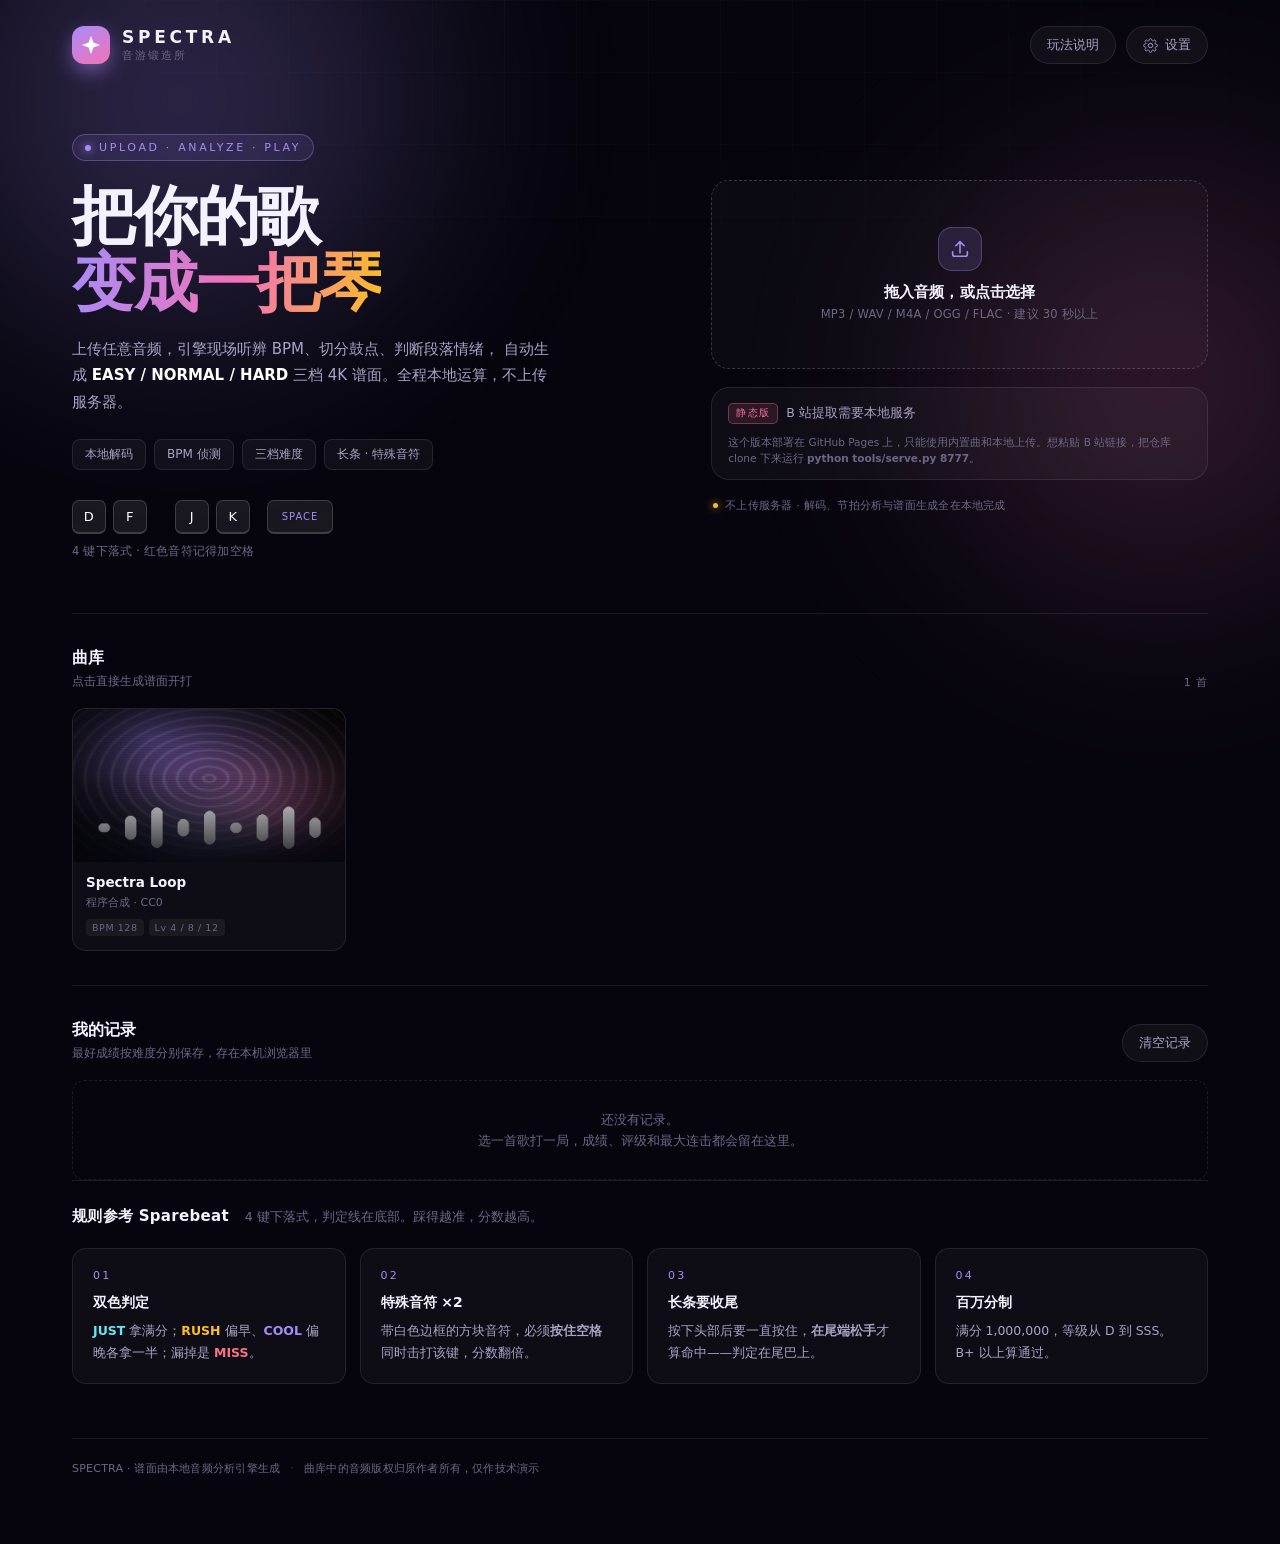
==== index.html @ a96ded14 "feat: SPECTRA 音游 - 音频/上传/B站链接自动生成 4K 谱面 - 4 键下落式（参考 Sparebeat）：JUST/RUSH/COOL/MISS、百万分制、SSS~D 评级 - 谱" ====
<!DOCTYPE html>
<html lang="zh-CN">
<head>
<meta charset="UTF-8">
<meta name="viewport" content="width=device-width, initial-scale=1, viewport-fit=cover">
<title>SPECTRA · 把你的歌变成音游</title>
<meta name="description" content="上传任意 MP3，自动分析节拍并生成 EASY / NORMAL / HARD 三档 4K 音游谱面，浏览器直接开打。">
<link rel="stylesheet" href="css/style.css">
<link rel="icon" href="data:image/svg+xml,%3Csvg xmlns='http://www.w3.org/2000/svg' viewBox='0 0 24 24'%3E%3Cpath d='M12 1.5 14.8 9.2 22.5 12 14.8 14.8 12 22.5 9.2 14.8 1.5 12 9.2 9.2Z' fill='%23a78bfa'/%3E%3C/svg%3E">
</head>
<body data-theme="sunset">

<div class="bg-deco" aria-hidden="true">
  <div class="glow g1"></div>
  <div class="glow g2"></div>
  <div class="grid"></div>
</div>

<div class="app" id="app">

  <header class="topbar">
    <a class="brand" href="#" id="brand-home">
      <span class="brand-mark">
        <svg viewBox="0 0 24 24" width="22" height="22" aria-hidden="true">
          <path d="M12 2 L14.6 9.4 L22 12 L14.6 14.6 L12 22 L9.4 14.6 L2 12 L9.4 9.4 Z" fill="currentColor"/>
        </svg>
      </span>
      <span class="brand-text">
        <b>SPECTRA</b>
        <i>音游锻造所</i>
      </span>
    </a>
    <nav class="top-actions">
      <button class="ghost-btn" id="btn-help">玩法说明</button>
      <button class="ghost-btn" id="btn-settings">
        <svg viewBox="0 0 24 24" width="15" height="15" aria-hidden="true"><path d="M12 15.5A3.5 3.5 0 1 1 12 8.5a3.5 3.5 0 0 1 0 7Z" fill="none" stroke="currentColor" stroke-width="1.6"/><path d="M19.4 15a1.7 1.7 0 0 0 .3 1.9l.1.1a2 2 0 1 1-2.8 2.8l-.1-.1a1.7 1.7 0 0 0-1.9-.3 1.7 1.7 0 0 0-1 1.5V21a2 2 0 1 1-4 0v-.1a1.7 1.7 0 0 0-1.1-1.5 1.7 1.7 0 0 0-1.9.3l-.1.1a2 2 0 1 1-2.8-2.8l.1-.1a1.7 1.7 0 0 0 .3-1.9 1.7 1.7 0 0 0-1.5-1H3a2 2 0 1 1 0-4h.1A1.7 1.7 0 0 0 4.6 9a1.7 1.7 0 0 0-.3-1.9l-.1-.1a2 2 0 1 1 2.8-2.8l.1.1a1.7 1.7 0 0 0 1.9.3H9a1.7 1.7 0 0 0 1-1.5V3a2 2 0 1 1 4 0v.1a1.7 1.7 0 0 0 1 1.5 1.7 1.7 0 0 0 1.9-.3l.1-.1a2 2 0 1 1 2.8 2.8l-.1.1a1.7 1.7 0 0 0-.3 1.9V9a1.7 1.7 0 0 0 1.5 1H21a2 2 0 1 1 0 4h-.1a1.7 1.7 0 0 0-1.5 1Z" fill="none" stroke="currentColor" stroke-width="1.4"/></svg>
        设置
      </button>
    </nav>
  </header>

  <!-- ================= HOME ================= -->
  <section class="screen active" id="screen-home">
    <div class="hero">
      <div class="hero-copy">
        <div class="eyebrow"><span class="dot"></span>UPLOAD · ANALYZE · PLAY</div>
        <h1>把你的歌<br><em>变成一把琴</em></h1>
        <p class="lede">
          上传任意音频，引擎现场听辨 BPM、切分鼓点、判断段落情绪，
          自动生成 <b>EASY / NORMAL / HARD</b> 三档 4K 谱面。全程本地运算，不上传服务器。
        </p>
        <div class="chips">
          <span class="chip">本地解码</span>
          <span class="chip">BPM 侦测</span>
          <span class="chip">三档难度</span>
          <span class="chip">长条 · 特殊音符</span>
        </div>
        <div class="hero-keys">
          <div class="key-row">
            <kbd data-keycap="0">D</kbd><kbd data-keycap="1">F</kbd>
            <span class="key-gap"></span>
            <kbd data-keycap="2">J</kbd><kbd data-keycap="3">K</kbd>
            <kbd class="wide" data-keycap="space">SPACE</kbd>
          </div>
          <span class="key-hint">4 键下落式 · 红色音符记得加空格</span>
        </div>
      </div>

      <div class="hero-side">
        <div class="dropzone" id="dropzone" tabindex="0" role="button" aria-label="选择音频文件">
          <input type="file" id="file-input" accept="audio/*,.mp3,.wav,.m4a,.ogg,.flac,.aac" hidden>
          <div class="dz-glow"></div>
          <div class="dz-inner">
            <div class="dz-icon">
              <svg viewBox="0 0 24 24" width="22" height="22" aria-hidden="true"><path d="M12 16V4m0 0L7.5 8.5M12 4l4.5 4.5M4 15v3a2 2 0 0 0 2 2h12a2 2 0 0 0 2-2v-3" fill="none" stroke="currentColor" stroke-width="1.7" stroke-linecap="round" stroke-linejoin="round"/></svg>
            </div>
            <div class="dz-title">拖入音频，或点击选择</div>
            <div class="dz-sub">MP3 / WAV / M4A / OGG / FLAC · 建议 30 秒以上</div>
          </div>
        </div>

        <div class="bili-box" id="bili-box">
          <div class="bili-head">
            <span class="bili-badge">B 站</span>
            <span>粘贴视频链接，自动提取音轨</span>
          </div>
          <div class="bili-row">
            <input id="bili-url" type="text" placeholder="https://www.bilibili.com/video/BV…" autocomplete="off" spellcheck="false">
            <button id="bili-go">提取</button>
          </div>
          <div class="bili-tip" id="bili-tip"><span class="api-dot" id="api-dot"></span>支持完整链接 / BV 号 / b23.tv 短链，音轨会缓存到本地</div>
        </div>

        <div class="hero-note">不上传服务器 · 解码、节拍分析与谱面生成全在本地完成</div>
      </div>
    </div>

    <section class="library">
      <div class="sec-head">
        <div>
          <h2>曲库</h2>
          <p>点击直接生成谱面开打</p>
        </div>
        <span class="sec-hint" id="lib-count"></span>
      </div>
      <div class="song-grid" id="song-grid"></div>
    </section>

    <section class="records">
      <div class="sec-head">
        <div>
          <h2>我的记录</h2>
          <p>最好成绩按难度分别保存，存在本机浏览器里</p>
        </div>
        <button class="ghost-btn" id="btn-clear-records">清空记录</button>
      </div>
      <div class="record-list" id="record-list"></div>
    </section>

    <div class="howto">
      <div class="howto-head">
        <h2>规则参考 Sparebeat</h2>
        <p>4 键下落式，判定线在底部。踩得越准，分数越高。</p>
      </div>
      <div class="howto-grid">
        <article class="howto-card">
          <div class="hc-index">01</div>
          <h3>双色判定</h3>
          <p><b class="t-just">JUST</b> 拿满分；<b class="t-rush">RUSH</b> 偏早、<b class="t-cool">COOL</b> 偏晚各拿一半；漏掉是 <b class="t-miss">MISS</b>。</p>
        </article>
        <article class="howto-card">
          <div class="hc-index">02</div>
          <h3>特殊音符 ×2</h3>
          <p>带白色边框的方块音符，必须<b>按住空格</b>同时击打该键，分数翻倍。</p>
        </article>
        <article class="howto-card">
          <div class="hc-index">03</div>
          <h3>长条要收尾</h3>
          <p>按下头部后要一直按住，<b>在尾端松手</b>才算命中——判定在尾巴上。</p>
        </article>
        <article class="howto-card">
          <div class="hc-index">04</div>
          <h3>百万分制</h3>
          <p>满分 1,000,000，等级从 D 到 SSS。B+ 以上算通过。</p>
        </article>
      </div>
    </div>

    <footer class="site-footer">
      <span>SPECTRA · 谱面由本地音频分析引擎生成</span>
      <span class="foot-dot">·</span>
      <span>曲库中的音频版权归原作者所有，仅作技术演示</span>
    </footer>
  </section>

  <!-- ================= READY ================= -->
  <section class="screen" id="screen-ready">
    <div class="cover-blur" id="ready-blur"></div>
    <div class="ready-wrap">
      <button class="back-btn" id="btn-ready-back">
        <svg viewBox="0 0 24 24" width="16" height="16" aria-hidden="true"><path d="M15 5l-7 7 7 7" fill="none" stroke="currentColor" stroke-width="1.8" stroke-linecap="round" stroke-linejoin="round"/></svg>
        换一首
      </button>

      <div class="ready-main">
        <div class="ready-left">
          <div class="ready-cover">
            <img id="ready-cover" src="assets/demo/cover.jpg" alt="">
            <div class="ready-cover-shade"></div>
            <div class="ready-scan"></div>
          </div>
          <div class="ready-info">
            <div class="ready-badge" id="ready-source">本地音频</div>
            <h2 id="ready-title">—</h2>
            <p class="ready-artist" id="ready-artist">—</p>
            <div class="ready-meta" id="ready-meta"></div>
          </div>
        </div>

        <div class="ready-right">
          <div class="panel-title">选择难度</div>
          <div class="diff-list" id="diff-list"></div>

          <div class="opt-block">
            <div class="opt-row">
              <label for="opt-speed">下落速度</label>
              <span class="opt-val" id="val-speed">1.60×</span>
            </div>
            <input type="range" id="opt-speed" min="0.8" max="3" step="0.05" value="1.6">
            <div class="opt-tip">只改音符下落快慢，<b>不改音乐速度与音高</b>。游戏中按 <b>-</b> / <b>=</b> 也能实时调。</div>
          </div>

          <div class="opt-block">
            <div class="opt-row">
              <label for="opt-offset">判定偏移</label>
              <span class="opt-val" id="val-offset">0 ms</span>
            </div>
            <input type="range" id="opt-offset" min="-200" max="200" step="5" value="0">
            <div class="opt-tip">觉得音符总是偏早/偏晚时微调这里（或调系统音频延迟）</div>
          </div>

          <div class="toggles">
            <button class="toggle" id="opt-mirror" data-on="false">镜像</button>
            <button class="toggle" id="opt-bind" data-on="false">空打惩罚</button>
            <button class="toggle" id="opt-auto" data-on="false">自动演示</button>
          </div>

          <button class="start-btn" id="btn-start">
            <span class="start-label">开始</span>
            <span class="start-sub" id="start-sub">NORMAL · Lv.7</span>
          </button>
        </div>
      </div>
    </div>
  </section>

  <!-- ================= PLAY ================= -->
  <section class="screen" id="screen-play">
    <canvas id="game-canvas"></canvas>
    <div class="play-ui">
      <div class="play-top">
        <div class="play-song">
          <div class="ps-title" id="hud-title">—</div>
          <div class="ps-sub" id="hud-diff">—</div>
        </div>
        <div class="play-right">
          <div class="play-score">
            <div class="ps-score" id="hud-score">0000000</div>
            <div class="ps-acc"><span id="hud-acc">100.00%</span> · <span id="hud-combo-txt">COMBO 0</span></div>
          </div>
          <button class="pause-btn" id="btn-pause" aria-label="暂停">
            <svg viewBox="0 0 24 24" width="18" height="18" aria-hidden="true"><path d="M9 5v14M15 5v14" stroke="currentColor" stroke-width="2.4" stroke-linecap="round"/></svg>
          </button>
        </div>
      </div>
      <div class="play-progress"><div class="pp-bar" id="hud-progress"></div></div>

      <div class="play-side left">
        <div class="ps-line"><span class="t-just">JUST</span><b id="hud-just">0</b></div>
        <div class="ps-line"><span class="t-rush">RUSH</span><b id="hud-rush">0</b></div>
        <div class="ps-line"><span class="t-cool">COOL</span><b id="hud-cool">0</b></div>
        <div class="ps-line"><span class="t-miss">MISS</span><b id="hud-miss">0</b></div>
      </div>
      <div class="play-side right">
        <div class="ps-time" id="hud-time">0:00 / 0:00</div>
        <div class="ps-info" id="hud-info">SPEED 1.20×</div>
      </div>

      <div class="combo-display" id="combo-display">
        <div class="combo-num" id="hud-combo">0</div>
        <div class="combo-label">COMBO</div>
      </div>
      <div class="play-tip" id="play-tip">D F J K 击打 · 空格配合红色音符 · ESC 暂停</div>
    </div>

    <div class="pause-overlay" id="pause-overlay">
      <div class="pause-card">
        <div class="pause-title">已暂停</div>
        <div class="pause-stats" id="pause-stats"></div>
        <button class="start-btn small" id="btn-resume">继续</button>
        <button class="ghost-btn wide" id="btn-restart">重新开始</button>
        <button class="ghost-btn wide" id="btn-quit">退出曲目</button>
      </div>
    </div>

    <div class="countdown" id="countdown"></div>
  </section>

  <!-- ================= RESULT ================= -->
  <section class="screen" id="screen-result">
    <div class="cover-blur" id="result-blur"></div>
    <div class="result-wrap">
      <div class="rank-side">
        <div class="rank-ring" id="rank-ring">
          <div class="rank-letter" id="res-rank">S</div>
        </div>
        <div class="rank-caption" id="res-rank-caption">CLEAR</div>
      </div>
      <div class="result-main">
        <div class="res-head">
          <div class="res-badge" id="res-newrecord">NEW RECORD</div>
          <h2 id="res-title">—</h2>
          <p id="res-diff">—</p>
        </div>
        <div class="res-score" id="res-score">0</div>
        <div class="res-grid">
          <div class="res-cell"><span class="rc-label">准确率</span><span class="rc-val" id="res-acc">0%</span></div>
          <div class="res-cell"><span class="rc-label">最大连击</span><span class="rc-val" id="res-combo">0</span></div>
          <div class="res-cell"><span class="rc-label">音符数</span><span class="rc-val" id="res-notes">0</span></div>
          <div class="res-cell"><span class="rc-label">评级</span><span class="rc-val" id="res-level">Lv.0</span></div>
        </div>
        <div class="judge-table">
          <div class="jt-row"><span class="jt-key t-just">JUST</span><span class="jt-num" id="res-just">0</span></div>
          <div class="jt-row"><span class="jt-key t-rush">RUSH</span><span class="jt-num" id="res-rush">0</span></div>
          <div class="jt-row"><span class="jt-key t-cool">COOL</span><span class="jt-num" id="res-cool">0</span></div>
          <div class="jt-row"><span class="jt-key t-miss">MISS</span><span class="jt-num" id="res-miss">0</span></div>
        </div>
        <div class="res-actions">
          <button class="start-btn small" id="btn-retry">再来一次</button>
          <button class="ghost-btn" id="btn-change">换难度</button>
          <button class="ghost-btn" id="btn-home">回到首页</button>
        </div>
      </div>
    </div>
  </section>
</div>

<!-- ================= ANALYZE OVERLAY ================= -->
<div class="overlay" id="analyze-overlay">
  <div class="an-card">
    <div class="an-bars" id="an-bars"></div>
    <div class="an-title">正在为这首歌锻造谱面</div>
    <div class="an-step" id="an-step">读取音频…</div>
    <div class="an-track"><div class="an-fill" id="an-fill"></div></div>
    <div class="an-meta" id="an-meta">本地解析，音频不会离开你的设备</div>
  </div>
</div>

<!-- ================= SETTINGS MODAL ================= -->
<div class="modal" id="settings-modal">
  <div class="modal-card">
    <div class="modal-head">
      <h3>设置</h3>
      <button class="icon-btn" id="settings-close" aria-label="关闭">✕</button>
    </div>
    <div class="modal-body">
      <div class="set-group">
        <div class="set-label">主题</div>
        <div class="theme-list" id="theme-list"></div>
      </div>
      <div class="set-group">
        <div class="set-label">按键</div>
        <div class="keymap" id="keymap"></div>
        <div class="set-hint">点击后按下新按键即可替换；特殊音符固定使用空格。</div>
      </div>
      <div class="set-group">
        <div class="set-label">音量</div>
        <div class="set-slider">
          <span>音乐</span>
          <input type="range" id="set-music" min="0" max="100" value="90">
          <span class="sv" id="set-music-v">90</span>
        </div>
        <div class="set-slider">
          <span>打击音</span>
          <input type="range" id="set-sfx" min="0" max="100" value="60">
          <span class="sv" id="set-sfx-v">60</span>
        </div>
      </div>
      <div class="set-group">
        <div class="set-label">默认选项</div>
        <div class="toggles">
          <button class="toggle" id="set-bind" data-on="false">空打惩罚（Bind 模式）</button>
        </div>
      </div>
    </div>
  </div>
</div>

<!-- ================= HELP MODAL ================= -->
<div class="modal" id="help-modal">
  <div class="modal-card">
    <div class="modal-head">
      <h3>玩法说明</h3>
      <button class="icon-btn" id="help-close" aria-label="关闭">✕</button>
    </div>
    <div class="modal-body help-body">
      <p>音符从上方落下，在到达判定线时按下对应按键。</p>
      <ul>
        <li><b>按键</b>：默认 <kbd>D</kbd> <kbd>F</kbd> <kbd>J</kbd> <kbd>K</kbd>，可在设置里改。</li>
        <li><b>菱形音符</b>：单键击打。</li>
        <li><b>白边方块</b>：特殊音符，击打时同时按住 <kbd>空格</kbd>，分数 ×2。</li>
        <li><b>长条</b>：按下头部并保持，在尾端松手；判定看松手时机。</li>
        <li><b>判定</b>：JUST ±48ms（100%），RUSH/COOL ±145ms（50%），超出即 MISS。</li>
        <li><b>分数</b>：满分 1,000,000，按音符权重平均分配。</li>
        <li><b>评级</b>：SSS 100万 / SS 95万 / S 90万 / AAA 80万 / AA 75万 / A 70万 / B+ 65万 / B 60万 / C 50万。</li>
      </ul>
      <p class="help-tip">手机 / 平板：直接点击屏幕下方四个键位区域即可。</p>
    </div>
  </div>
</div>

<div class="toast" id="toast"></div>
<div class="drag-veil" id="drag-veil"><div>松手即可导入音频</div></div>

<script type="module" src="js/app.js"></script>
</body>
</html>
---- css/style.css ----
/* =========================================================
   SPECTRA · 音游锻造所
   ========================================================= */
:root {
  --font: "Inter", "Segoe UI Variable Text", "Segoe UI", "PingFang SC",
    "Hiragino Sans GB", "Microsoft YaHei", system-ui, sans-serif;
  --display: "Bahnschrift", "DIN Alternate", "Segoe UI", "PingFang SC", system-ui, sans-serif;

  --bg: #06050d;
  --bg-soft: #0b0918;
  --text: #f4f2ff;
  --muted: #a9a3c6;
  --dim: #6d6787;
  --line: rgba(255, 255, 255, 0.09);
  --line-strong: rgba(255, 255, 255, 0.16);
  --card: rgba(255, 255, 255, 0.035);
  --card-hover: rgba(255, 255, 255, 0.06);
  --radius: 18px;
  --shadow: 0 30px 80px rgba(0, 0, 0, 0.55);

  --t-just: #67e8f9;
  --t-rush: #fbbf24;
  --t-cool: #a78bfa;
  --t-miss: #fb7185;
}

[data-theme="sunset"] { --a1: #a78bfa; --a2: #f472b6; --a3: #fbbf24; --tint: #35125c; }
[data-theme="ocean"]  { --a1: #38bdf8; --a2: #22d3ee; --a3: #818cf8; --tint: #06304d; }
[data-theme="forest"] { --a1: #34d399; --a2: #a3e635; --a3: #22d3ee; --tint: #06301f; }
[data-theme="snow"]   { --a1: #dbeafe; --a2: #93c5fd; --a3: #c7d2fe; --tint: #1d2740; }

* { box-sizing: border-box; }

html, body {
  margin: 0;
  padding: 0;
  background: var(--bg);
  color: var(--text);
  font-family: var(--font);
  -webkit-font-smoothing: antialiased;
  text-rendering: optimizeLegibility;
}

body { min-height: 100vh; overflow-x: hidden; }

button { font-family: inherit; color: inherit; cursor: pointer; }
input, button { outline: none; }
kbd {
  font-family: var(--display);
  font-size: 12px;
  padding: 4px 8px;
  border-radius: 7px;
  background: rgba(255, 255, 255, 0.08);
  border: 1px solid var(--line-strong);
  border-bottom-width: 2px;
  color: #fff;
  letter-spacing: 0.05em;
}

/* ---------------- 背景装饰 ---------------- */
.bg-deco { position: fixed; inset: 0; z-index: 0; pointer-events: none; overflow: hidden; }
.glow {
  position: absolute;
  border-radius: 50%;
  filter: blur(90px);
  opacity: 0.55;
}
.g1 {
  width: 720px; height: 720px;
  left: -180px; top: -260px;
  background: radial-gradient(circle, var(--a1) 0%, transparent 68%);
  opacity: 0.32;
}
.g2 {
  width: 680px; height: 680px;
  right: -220px; top: 40px;
  background: radial-gradient(circle, var(--a2) 0%, transparent 68%);
  opacity: 0.22;
}
.grid {
  position: absolute;
  inset: 0;
  background-image:
    linear-gradient(to right, rgba(255, 255, 255, 0.045) 1px, transparent 1px),
    linear-gradient(to bottom, rgba(255, 255, 255, 0.045) 1px, transparent 1px);
  background-size: 72px 72px;
  mask-image: radial-gradient(ellipse 80% 60% at 50% 0%, #000 0%, transparent 72%);
  -webkit-mask-image: radial-gradient(ellipse 80% 60% at 50% 0%, #000 0%, transparent 72%);
  opacity: 0.6;
}

/* ---------------- 布局 ---------------- */
.app {
  position: relative;
  z-index: 1;
  max-width: 1200px;
  margin: 0 auto;
  padding: 0 32px 68px;
}

.screen { display: none; }
.screen.active { display: block; animation: screenIn 0.45s cubic-bezier(0.22, 1, 0.36, 1); }
@keyframes screenIn {
  from { opacity: 0; transform: translateY(14px); }
  to { opacity: 1; transform: none; }
}

/* ---------------- 顶栏 ---------------- */
.topbar {
  display: flex;
  align-items: center;
  justify-content: space-between;
  padding: 26px 0 8px;
}
.brand {
  display: flex;
  align-items: center;
  gap: 12px;
  text-decoration: none;
  color: inherit;
}
.brand-mark {
  width: 38px; height: 38px;
  display: grid;
  place-items: center;
  border-radius: 12px;
  color: #fff;
  background: linear-gradient(150deg, var(--a1), var(--a2));
  box-shadow: 0 8px 24px -6px var(--a1);
}
.brand-text { display: flex; flex-direction: column; line-height: 1.1; }
.brand-text b {
  font-family: var(--display);
  font-size: 17px;
  letter-spacing: 0.22em;
  font-weight: 700;
}
.brand-text i { font-style: normal; font-size: 11px; color: var(--dim); letter-spacing: 0.18em; margin-top: 3px; }

.top-actions { display: flex; gap: 10px; }
.ghost-btn {
  display: inline-flex;
  align-items: center;
  gap: 7px;
  padding: 9px 16px;
  font-size: 13px;
  border-radius: 999px;
  background: rgba(255, 255, 255, 0.045);
  border: 1px solid var(--line);
  color: var(--muted);
  transition: 0.2s;
}
.ghost-btn:hover { background: rgba(255, 255, 255, 0.1); color: #fff; border-color: var(--line-strong); }
.ghost-btn.wide { width: 100%; justify-content: center; padding: 12px; }

/* ---------------- 首页 Hero ---------------- */
.hero {
  display: grid;
  grid-template-columns: 1.08fr 0.92fr;
  gap: 56px;
  align-items: center;
  padding: 62px 0 54px;
}
.eyebrow {
  display: inline-flex;
  align-items: center;
  gap: 8px;
  font-family: var(--display);
  font-size: 11px;
  letter-spacing: 0.24em;
  color: var(--a1);
  padding: 6px 12px;
  border-radius: 999px;
  border: 1px solid color-mix(in srgb, var(--a1) 35%, transparent);
  background: color-mix(in srgb, var(--a1) 10%, transparent);
}
.eyebrow .dot {
  width: 6px; height: 6px; border-radius: 50%;
  background: var(--a1);
  box-shadow: 0 0 10px var(--a1);
  animation: pulseDot 1.8s infinite;
}
@keyframes pulseDot { 0%, 100% { opacity: 1; } 50% { opacity: 0.25; } }

.hero h1 {
  font-size: clamp(40px, 5vw, 64px);
  line-height: 1.04;
  letter-spacing: -0.035em;
  font-weight: 700;
  margin: 22px 0 20px;
}
.hero h1 em {
  font-style: normal;
  background: linear-gradient(100deg, var(--a1) 0%, var(--a2) 55%, var(--a3) 100%);
  -webkit-background-clip: text;
  background-clip: text;
  color: transparent;
}
.lede {
  font-size: 15px;
  line-height: 1.75;
  color: var(--muted);
  max-width: 480px;
  margin: 0 0 24px;
}
.lede b { color: #fff; font-weight: 600; }

.chips { display: flex; flex-wrap: wrap; gap: 8px; margin-bottom: 30px; }
.chip {
  font-size: 12px;
  color: var(--muted);
  padding: 6px 12px;
  border-radius: 8px;
  background: rgba(255, 255, 255, 0.045);
  border: 1px solid var(--line);
}

.hero-keys { display: flex; flex-direction: column; gap: 10px; }
.key-row { display: flex; align-items: center; gap: 7px; }
.key-row kbd { min-width: 34px; height: 34px; display: grid; place-items: center; font-size: 13px; }
.key-row kbd.wide { min-width: 66px; font-size: 10px; letter-spacing: 0.1em; margin-left: 10px; color: var(--a1); }
.key-gap { width: 14px; }
.key-hint { font-size: 11.5px; color: var(--dim); letter-spacing: 0.02em; }

/* 拖拽区 */
.hero-side { display: flex; flex-direction: column; gap: 18px; }
.hero-note {
  font-size: 11px;
  color: var(--dim);
  letter-spacing: 0.02em;
  display: flex;
  align-items: center;
  gap: 7px;
  padding-left: 2px;
}
.hero-note::before {
  content: "";
  width: 5px; height: 5px; border-radius: 50%;
  background: var(--a3);
  box-shadow: 0 0 8px var(--a3);
}
.dropzone {
  position: relative;
  border-radius: var(--radius);
  border: 1.5px dashed rgba(255, 255, 255, 0.18);
  background: rgba(255, 255, 255, 0.022);
  padding: 46px 24px;
  text-align: center;
  cursor: pointer;
  overflow: hidden;
  transition: 0.25s;
}
.dropzone:hover, .dropzone.hot {
  border-color: color-mix(in srgb, var(--a1) 70%, transparent);
  background: color-mix(in srgb, var(--a1) 8%, transparent);
}
.dropzone.hot { transform: scale(1.012); }
.dz-glow {
  position: absolute;
  inset: -40%;
  background: radial-gradient(circle at 50% 50%, color-mix(in srgb, var(--a1) 26%, transparent), transparent 60%);
  opacity: 0;
  transition: 0.4s;
  pointer-events: none;
}
.dropzone:hover .dz-glow, .dropzone.hot .dz-glow { opacity: 1; }
.dz-inner { position: relative; }
.dz-icon {
  width: 44px; height: 44px;
  margin: 0 auto 12px;
  display: grid;
  place-items: center;
  border-radius: 14px;
  color: var(--a1);
  background: color-mix(in srgb, var(--a1) 14%, transparent);
  border: 1px solid color-mix(in srgb, var(--a1) 30%, transparent);
}
.dz-title { font-size: 15px; font-weight: 600; letter-spacing: 0.01em; }
.dz-sub { font-size: 11.5px; color: var(--dim); margin-top: 5px; letter-spacing: 0.02em; }

/* 演示曲卡片 */
.song-card {
  display: flex;
  gap: 15px;
  align-items: center;
  padding: 13px;
  border-radius: var(--radius);
  background: var(--card);
  border: 1px solid var(--line);
  cursor: pointer;
  transition: 0.25s;
  position: relative;
  overflow: hidden;
}
.song-card:hover {
  background: var(--card-hover);
  border-color: color-mix(in srgb, var(--a2) 45%, transparent);
  transform: translateY(-2px);
  box-shadow: 0 18px 40px -20px color-mix(in srgb, var(--a2) 70%, transparent);
}
.song-cover-wrap { position: relative; flex: 0 0 108px; height: 108px; border-radius: 12px; overflow: hidden; }
.song-cover { width: 100%; height: 100%; object-fit: cover; display: block; }
.song-play {
  position: absolute;
  inset: 0;
  display: grid;
  place-items: center;
  background: rgba(5, 4, 12, 0.42);
  color: #fff;
  opacity: 0;
  transition: 0.25s;
}
.song-card:hover .song-play { opacity: 1; }
.song-meta { min-width: 0; }
.song-badge {
  display: inline-block;
  font-size: 9.5px;
  letter-spacing: 0.12em;
  color: var(--a2);
  border: 1px solid color-mix(in srgb, var(--a2) 35%, transparent);
  background: color-mix(in srgb, var(--a2) 10%, transparent);
  padding: 3px 7px;
  border-radius: 5px;
  margin-bottom: 7px;
}
.song-title { font-size: 16px; font-weight: 600; letter-spacing: -0.01em; }
.song-artist { font-size: 11.5px; color: var(--dim); margin-top: 3px; }
.song-stats { font-size: 11px; color: var(--a1); margin-top: 8px; font-family: var(--display); letter-spacing: 0.03em; }

/* ---------------- 玩法说明 ---------------- */
.howto { padding-top: 26px; border-top: 1px solid var(--line); }
.howto-head { display: flex; align-items: baseline; gap: 16px; margin-bottom: 22px; flex-wrap: wrap; }
.howto-head h2 { font-size: 15px; letter-spacing: 0.02em; margin: 0; font-weight: 600; }
.howto-head p { margin: 0; font-size: 12.5px; color: var(--dim); }
.howto-grid { display: grid; grid-template-columns: repeat(4, 1fr); gap: 14px; }
.howto-card {
  padding: 20px;
  border-radius: 14px;
  background: var(--card);
  border: 1px solid var(--line);
  transition: 0.25s;
}
.howto-card:hover { background: var(--card-hover); transform: translateY(-3px); }
.hc-index {
  font-family: var(--display);
  font-size: 11px;
  color: var(--a1);
  letter-spacing: 0.2em;
  margin-bottom: 12px;
}
.howto-card h3 { font-size: 14px; margin: 0 0 8px; font-weight: 600; }
.howto-card p { font-size: 12.5px; line-height: 1.7; color: var(--muted); margin: 0; }
.howto-card b { font-weight: 600; }
.t-just { color: var(--t-just); }
.t-rush { color: var(--t-rush); }
.t-cool { color: var(--t-cool); }
.t-miss { color: var(--t-miss); }

.site-footer {
  display: flex;
  gap: 10px;
  flex-wrap: wrap;
  margin-top: 54px;
  padding-top: 22px;
  border-top: 1px solid var(--line);
  font-size: 11px;
  color: var(--dim);
  letter-spacing: 0.02em;
}
.foot-dot { opacity: 0.4; }

/* ---------------- B 站链接输入 ---------------- */
.bili-box {
  border-radius: var(--radius);
  border: 1px solid var(--line);
  background: var(--card);
  padding: 15px 16px 13px;
}
.bili-head {
  display: flex;
  align-items: center;
  gap: 8px;
  font-size: 12.5px;
  color: var(--muted);
  margin-bottom: 10px;
}
.bili-badge {
  font-family: var(--display);
  font-size: 9.5px;
  letter-spacing: 0.14em;
  padding: 3px 7px;
  border-radius: 5px;
  color: #fb7299;
  background: rgba(251, 114, 153, 0.12);
  border: 1px solid rgba(251, 114, 153, 0.35);
}
.bili-row { display: flex; gap: 8px; }
.bili-row input {
  flex: 1;
  min-width: 0;
  padding: 10px 12px;
  border-radius: 10px;
  background: rgba(0, 0, 0, 0.32);
  border: 1px solid var(--line);
  color: var(--text);
  font-size: 12px;
  font-family: var(--font);
  transition: 0.2s;
}
.bili-row input:focus {
  border-color: color-mix(in srgb, var(--a1) 60%, transparent);
  background: rgba(0, 0, 0, 0.45);
}
.bili-row input::placeholder { color: var(--dim); }
.bili-row button {
  padding: 0 18px;
  border-radius: 10px;
  border: none;
  background: linear-gradient(100deg, var(--a1), var(--a2));
  color: #08060f;
  font-size: 12.5px;
  font-weight: 700;
  letter-spacing: 0.04em;
  white-space: nowrap;
  transition: 0.2s;
}
.bili-row button:hover { transform: translateY(-1px); }
.bili-row button:disabled { opacity: 0.55; cursor: progress; transform: none; }
.bili-tip { font-size: 10.5px; color: var(--dim); margin-top: 9px; line-height: 1.55; }
.bili-tip.err { color: var(--t-miss); }
.api-dot {
  display: inline-block;
  width: 5px;
  height: 5px;
  border-radius: 50%;
  background: #4ade80;
  box-shadow: 0 0 7px #4ade80;
  margin-right: 6px;
  vertical-align: 1px;
}
.api-dot.off { background: var(--t-miss); box-shadow: 0 0 7px var(--t-miss); }

/* ---------------- 区块标题 ---------------- */
.sec-head {
  display: flex;
  align-items: flex-end;
  justify-content: space-between;
  gap: 16px;
  margin-bottom: 18px;
}
.sec-head h2 { font-size: 16px; margin: 0 0 4px; letter-spacing: 0.01em; }
.sec-head p { margin: 0; font-size: 12px; color: var(--dim); }
.sec-hint { font-family: var(--display); font-size: 11px; color: var(--dim); letter-spacing: 0.08em; }

/* ---------------- 曲库 ---------------- */
.library { padding-top: 34px; border-top: 1px solid var(--line); }
.song-grid {
  display: grid;
  grid-template-columns: repeat(auto-fill, minmax(226px, 1fr));
  gap: 14px;
}
.song-tile {
  position: relative;
  display: flex;
  flex-direction: column;
  padding: 0;
  text-align: left;
  border-radius: 14px;
  overflow: hidden;
  background: var(--card);
  border: 1px solid var(--line);
  transition: 0.22s;
}
.song-tile:hover {
  transform: translateY(-3px);
  border-color: color-mix(in srgb, var(--a2) 45%, transparent);
  background: var(--card-hover);
  box-shadow: 0 18px 40px -24px color-mix(in srgb, var(--a2) 80%, transparent);
}
.st-cover { position: relative; aspect-ratio: 16 / 9; overflow: hidden; background: #0b0918; }
.st-cover img { width: 100%; height: 100%; object-fit: cover; display: block; transition: 0.35s; }
.song-tile:hover .st-cover img { transform: scale(1.05); }
.st-cover::after {
  content: "";
  position: absolute;
  inset: 0;
  background: linear-gradient(to top, rgba(6, 5, 13, 0.9), transparent 58%);
}
.st-play {
  position: absolute;
  right: 11px;
  bottom: 11px;
  z-index: 2;
  width: 30px;
  height: 30px;
  border-radius: 50%;
  display: grid;
  place-items: center;
  background: rgba(255, 255, 255, 0.18);
  backdrop-filter: blur(6px);
  color: #fff;
  opacity: 0;
  transform: translateY(4px);
  transition: 0.22s;
}
.song-tile:hover .st-play { opacity: 1; transform: none; }
.st-rank {
  position: absolute;
  left: 10px;
  top: 10px;
  z-index: 2;
  font-family: var(--display);
  font-size: 9.5px;
  letter-spacing: 0.1em;
  padding: 4px 8px;
  border-radius: 6px;
  border: 1px solid;
  backdrop-filter: blur(6px);
}
.rk-top { color: #fde68a; background: rgba(253, 230, 138, 0.16); border-color: rgba(253, 230, 138, 0.45); }
.rk-high { color: #c4b5fd; background: rgba(196, 181, 253, 0.14); border-color: rgba(196, 181, 253, 0.4); }
.rk-mid { color: #7dd3fc; background: rgba(125, 211, 252, 0.12); border-color: rgba(125, 211, 252, 0.35); }
.rk-low { color: #94a3b8; background: rgba(148, 163, 184, 0.1); border-color: rgba(148, 163, 184, 0.3); }
.st-body { padding: 11px 13px 14px; display: flex; flex-direction: column; gap: 4px; min-width: 0; }
.st-title {
  font-size: 13.5px;
  font-weight: 600;
  line-height: 1.35;
  overflow: hidden;
  text-overflow: ellipsis;
  white-space: nowrap;
}
.st-artist {
  font-size: 11px;
  color: var(--dim);
  overflow: hidden;
  text-overflow: ellipsis;
  white-space: nowrap;
}
.st-meta {
  display: flex;
  gap: 5px;
  flex-wrap: wrap;
  margin-top: 5px;
  font-family: var(--display);
  font-size: 9.5px;
  letter-spacing: 0.06em;
  color: var(--dim);
}
.st-meta span { padding: 3px 6px; border-radius: 4px; background: rgba(255, 255, 255, 0.05); }
.st-del {
  position: absolute;
  right: 8px;
  top: 8px;
  z-index: 3;
  width: 22px;
  height: 22px;
  border-radius: 50%;
  border: 1px solid rgba(255, 255, 255, 0.18);
  background: rgba(0, 0, 0, 0.5);
  color: var(--muted);
  font-size: 10px;
  display: none;
  place-items: center;
}
.song-tile:hover .st-del { display: grid; }
.st-del:hover { color: #fff; background: rgba(251, 113, 133, 0.6); }
.song-tile.add {
  align-items: center;
  justify-content: center;
  gap: 7px;
  min-height: 214px;
  border-style: dashed;
  border-color: rgba(255, 255, 255, 0.16);
  background: rgba(255, 255, 255, 0.012);
  color: var(--dim);
  text-align: center;
  padding: 18px;
}
.song-tile.add:hover { color: var(--muted); border-color: color-mix(in srgb, var(--a1) 55%, transparent); }
.add-plus {
  width: 34px;
  height: 34px;
  border-radius: 50%;
  display: grid;
  place-items: center;
  font-size: 19px;
  line-height: 1;
  border: 1px dashed rgba(255, 255, 255, 0.28);
  margin-bottom: 4px;
}
.add-label { font-size: 12.5px; font-weight: 600; }
.add-sub { font-size: 10.5px; color: var(--dim); }

/* ---------------- 记录 ---------------- */
.records { padding-top: 34px; margin-top: 34px; border-top: 1px solid var(--line); }
.record-list { display: flex; flex-direction: column; gap: 8px; }
.rec-row {
  display: flex;
  align-items: center;
  gap: 14px;
  padding: 10px 14px;
  border-radius: 12px;
  background: var(--card);
  border: 1px solid var(--line);
  transition: 0.2s;
}
.rec-row:hover { background: var(--card-hover); }
.rec-cover { width: 44px; height: 44px; border-radius: 8px; object-fit: cover; flex: 0 0 auto; }
.rec-main { min-width: 0; flex: 1; }
.rec-title { font-size: 13px; font-weight: 600; overflow: hidden; text-overflow: ellipsis; white-space: nowrap; }
.rec-sub { font-size: 10.5px; color: var(--dim); margin-top: 3px; font-family: var(--display); letter-spacing: 0.04em; }
.rec-bests { display: flex; gap: 7px; flex-wrap: wrap; justify-content: flex-end; }
.rec-chip {
  display: inline-flex;
  align-items: center;
  gap: 6px;
  padding: 4px 9px;
  border-radius: 7px;
  background: rgba(255, 255, 255, 0.04);
  border: 1px solid var(--line);
  font-family: var(--display);
  font-size: 10px;
  letter-spacing: 0.04em;
  white-space: nowrap;
}
.rec-chip i { font-style: normal; color: var(--dim); }
.rec-chip b { font-size: 11.5px; }
.rec-chip em { font-style: normal; color: var(--muted); font-variant-numeric: tabular-nums; }
.rec-chip.empty { opacity: 0.35; }
.record-empty {
  padding: 28px;
  text-align: center;
  font-size: 12.5px;
  color: var(--dim);
  border: 1px dashed var(--line);
  border-radius: 12px;
  line-height: 1.7;
}

/* =========================================================
   准备页
   ========================================================= */
.ready-wrap {
  padding: 26px 0 40px;
  min-height: calc(100vh - 132px);
  display: flex;
  flex-direction: column;
}
.back-btn {
  display: inline-flex;
  align-items: center;
  gap: 6px;
  background: none;
  border: none;
  color: var(--dim);
  font-size: 12.5px;
  padding: 8px 0;
  margin-bottom: 22px;
  transition: 0.2s;
}
.back-btn:hover { color: #fff; }

.ready-main {
  display: grid;
  grid-template-columns: 0.92fr 1.08fr;
  gap: 44px;
  align-items: center;
  flex: 1;
  padding-bottom: 40px;
}
.ready-left { display: flex; flex-direction: column; gap: 22px; }
.ready-cover {
  position: relative;
  border-radius: 16px;
  overflow: hidden;
  aspect-ratio: 16 / 10;
  border: 1px solid var(--line-strong);
  box-shadow: var(--shadow);
}
.ready-cover img { width: 100%; height: 100%; object-fit: cover; display: block; }
.ready-cover-shade {
  position: absolute;
  inset: 0;
  background: linear-gradient(to top, rgba(6, 5, 13, 0.85), transparent 55%);
}
.ready-scan {
  position: absolute;
  inset: 0;
  background: repeating-linear-gradient(to bottom, rgba(255, 255, 255, 0.045) 0 1px, transparent 1px 4px);
  opacity: 0.35;
  pointer-events: none;
}
.ready-badge {
  display: inline-block;
  font-size: 10px;
  letter-spacing: 0.14em;
  color: var(--a1);
  border: 1px solid color-mix(in srgb, var(--a1) 35%, transparent);
  padding: 3px 8px;
  border-radius: 5px;
  margin-bottom: 10px;
}
.ready-info h2 {
  font-size: 30px;
  letter-spacing: -0.02em;
  margin: 0 0 6px;
  line-height: 1.2;
}
.ready-artist { font-size: 12.5px; color: var(--muted); margin: 0 0 14px; }
.ready-meta {
  display: flex;
  gap: 10px;
  flex-wrap: wrap;
  font-family: var(--display);
  font-size: 11px;
  letter-spacing: 0.06em;
  color: var(--dim);
}
.ready-meta span {
  padding: 5px 10px;
  border-radius: 7px;
  background: rgba(255, 255, 255, 0.04);
  border: 1px solid var(--line);
}
.ready-meta b { color: #fff; font-weight: 600; }

.ready-right { display: flex; flex-direction: column; gap: 20px; }
.panel-title {
  font-size: 11px;
  letter-spacing: 0.18em;
  color: var(--dim);
  font-family: var(--display);
}
.diff-list { display: flex; flex-direction: column; gap: 10px; }
.diff-card {
  display: grid;
  grid-template-columns: 34px 1fr auto;
  align-items: center;
  gap: 14px;
  padding: 15px 18px;
  border-radius: 14px;
  background: var(--card);
  border: 1px solid var(--line);
  text-align: left;
  transition: 0.22s;
  position: relative;
  overflow: hidden;
}
.diff-card::before {
  content: "";
  position: absolute;
  left: 0; top: 0; bottom: 0;
  width: 3px;
  background: var(--dc, var(--a1));
  opacity: 0;
  transition: 0.22s;
}
.diff-card:hover { background: var(--card-hover); transform: translateX(3px); }
.diff-card.sel {
  background: color-mix(in srgb, var(--dc) 12%, transparent);
  border-color: color-mix(in srgb, var(--dc) 55%, transparent);
}
.diff-card.sel::before { opacity: 1; }
.dc-lv {
  font-family: var(--display);
  font-size: 19px;
  font-weight: 700;
  color: var(--dc);
  text-align: center;
}
.dc-main { min-width: 0; }
.dc-name { font-size: 13.5px; font-weight: 600; letter-spacing: 0.06em; font-family: var(--display); }
.dc-sub { font-size: 11px; color: var(--dim); margin-top: 4px; }
.dc-chk {
  width: 18px; height: 18px;
  border-radius: 50%;
  border: 1.5px solid var(--line-strong);
  display: grid;
  place-items: center;
  font-size: 10px;
  color: transparent;
}
.diff-card.sel .dc-chk { background: var(--dc); border-color: var(--dc); color: #0a0912; }

.opt-block { display: flex; flex-direction: column; gap: 8px; }
.opt-row { display: flex; justify-content: space-between; align-items: center; font-size: 12px; color: var(--muted); }
.opt-val { font-family: var(--display); color: var(--a1); font-size: 12px; letter-spacing: 0.04em; }
.opt-tip { font-size: 10.5px; color: var(--dim); line-height: 1.6; }
.opt-tip b { color: var(--muted); font-weight: 600; }
.opt-tip kbd {
  font-size: 9.5px;
  padding: 1px 5px;
  border-radius: 4px;
  border-bottom-width: 1px;
  vertical-align: 1px;
}

input[type="range"] {
  -webkit-appearance: none;
  appearance: none;
  width: 100%;
  height: 4px;
  border-radius: 4px;
  background: rgba(255, 255, 255, 0.12);
  outline: none;
}
input[type="range"]::-webkit-slider-thumb {
  -webkit-appearance: none;
  width: 15px; height: 15px;
  border-radius: 50%;
  background: #fff;
  border: 3px solid var(--a1);
  box-shadow: 0 0 12px color-mix(in srgb, var(--a1) 70%, transparent);
  cursor: pointer;
}
input[type="range"]::-moz-range-thumb {
  width: 15px; height: 15px;
  border-radius: 50%;
  background: #fff;
  border: 3px solid var(--a1);
  cursor: pointer;
}

.toggles { display: flex; gap: 8px; flex-wrap: wrap; }
.toggle {
  padding: 8px 14px;
  border-radius: 9px;
  font-size: 12px;
  background: rgba(255, 255, 255, 0.035);
  border: 1px solid var(--line);
  color: var(--dim);
  transition: 0.2s;
}
.toggle:hover { color: var(--muted); border-color: var(--line-strong); }
.toggle[data-on="true"] {
  color: #0a0912;
  background: var(--a1);
  border-color: var(--a1);
  font-weight: 600;
  box-shadow: 0 6px 18px -8px var(--a1);
}

.start-btn {
  position: relative;
  width: 100%;
  padding: 16px;
  border: none;
  border-radius: 14px;
  background: linear-gradient(100deg, var(--a1), var(--a2));
  color: #08060f;
  font-size: 16px;
  font-weight: 700;
  letter-spacing: 0.06em;
  display: flex;
  flex-direction: column;
  align-items: center;
  gap: 3px;
  overflow: hidden;
  transition: 0.22s;
  box-shadow: 0 18px 40px -18px var(--a1);
}
.start-btn:hover { transform: translateY(-2px); box-shadow: 0 22px 46px -16px var(--a1); }
.start-btn:active { transform: translateY(0) scale(0.995); }
.start-btn.small { font-size: 14px; padding: 13px; }
.start-sub { font-size: 10.5px; font-weight: 500; opacity: 0.72; letter-spacing: 0.12em; font-family: var(--display); }

/* =========================================================
   游玩界面
   ========================================================= */
#screen-play.active { display: block; animation: none; }
#screen-play {
  position: fixed;
  inset: 0;
  z-index: 40;
  background: #050410;
  overflow: hidden;
}
#game-canvas { position: absolute; inset: 0; width: 100%; height: 100%; display: block; touch-action: none; }

.play-ui { position: absolute; inset: 0; pointer-events: none; }
.play-top {
  position: absolute;
  top: 0; left: 0; right: 0;
  display: flex;
  align-items: flex-start;
  justify-content: space-between;
  padding: 18px 26px;
  gap: 20px;
}
.play-right { display: flex; align-items: flex-start; gap: 16px; }
.play-song { min-width: 0; }
.ps-title { font-size: 13px; font-weight: 600; letter-spacing: 0.01em; opacity: 0.92; }
.ps-sub { font-family: var(--display); font-size: 10.5px; letter-spacing: 0.14em; color: var(--a1); margin-top: 4px; }
.ps-score {
  font-family: var(--display);
  font-size: 26px;
  font-weight: 700;
  letter-spacing: 0.06em;
  text-align: right;
  font-variant-numeric: tabular-nums;
  text-shadow: 0 0 26px color-mix(in srgb, var(--a1) 55%, transparent);
}
.ps-acc {
  font-family: var(--display);
  font-size: 10.5px;
  letter-spacing: 0.1em;
  color: var(--dim);
  text-align: right;
  margin-top: 4px;
}
.pause-btn {
  pointer-events: auto;
  width: 38px; height: 38px;
  border-radius: 50%;
  display: grid;
  place-items: center;
  background: rgba(255, 255, 255, 0.06);
  border: 1px solid var(--line);
  color: var(--muted);
  transition: 0.2s;
  flex: 0 0 auto;
}
.pause-btn:hover { background: rgba(255, 255, 255, 0.14); color: #fff; }

.play-progress {
  position: absolute;
  top: 0; left: 0; right: 0;
  height: 2px;
  background: rgba(255, 255, 255, 0.07);
}
.pp-bar {
  height: 100%;
  width: 0;
  background: linear-gradient(90deg, var(--a1), var(--a2));
  box-shadow: 0 0 12px var(--a1);
}

.play-side {
  position: absolute;
  bottom: 25%;
  display: flex;
  flex-direction: column;
  gap: 9px;
  font-family: var(--display);
  font-size: 10.5px;
  letter-spacing: 0.12em;
  padding: 12px 16px;
  border-radius: 12px;
  background: rgba(10, 8, 20, 0.55);
  border: 1px solid rgba(255, 255, 255, 0.07);
  backdrop-filter: blur(8px);
  -webkit-backdrop-filter: blur(8px);
}
.play-side.left { left: max(26px, calc(50% - 400px)); align-items: flex-start; }
.play-side.right {
  right: 26px;
  align-items: flex-end;
  top: 94px;
  bottom: auto;
}
.ps-line { display: flex; gap: 10px; align-items: baseline; }
.ps-line b {
  color: #fff;
  font-size: 13px;
  font-variant-numeric: tabular-nums;
  min-width: 34px;
  text-align: right;
}
.ps-time { color: var(--muted); font-variant-numeric: tabular-nums; }
.ps-info { color: var(--dim); font-size: 10px; }

.combo-display {
  position: absolute;
  left: 50%;
  top: 24%;
  transform: translate(-50%, 0);
  text-align: center;
  opacity: 0;
  transition: opacity 0.25s;
  pointer-events: none;
}
.combo-display.on { opacity: 1; }
.combo-num {
  font-family: var(--display);
  font-size: 54px;
  font-weight: 700;
  line-height: 1;
  letter-spacing: 0.02em;
  color: #fff;
  text-shadow: 0 0 40px color-mix(in srgb, var(--a1) 90%, transparent);
}
.combo-num.pop { animation: comboPop 0.22s cubic-bezier(0.3, 1.6, 0.5, 1); }
@keyframes comboPop { 0% { transform: scale(1.28); } 100% { transform: scale(1); } }
.combo-label {
  font-family: var(--display);
  font-size: 10px;
  letter-spacing: 0.42em;
  color: var(--a1);
  margin-top: 4px;
  opacity: 0.85;
}
.play-tip {
  position: absolute;
  bottom: 16px;
  left: 0; right: 0;
  text-align: center;
  font-size: 10.5px;
  color: rgba(255, 255, 255, 0.34);
  letter-spacing: 0.04em;
  transition: opacity 0.8s;
}

.pause-overlay {
  position: absolute;
  inset: 0;
  background: rgba(4, 3, 10, 0.78);
  backdrop-filter: blur(14px);
  -webkit-backdrop-filter: blur(14px);
  display: none;
  place-items: center;
  z-index: 5;
}
.pause-overlay.on { display: grid; }
.pause-card {
  width: min(340px, 84vw);
  display: flex;
  flex-direction: column;
  gap: 10px;
  padding: 26px;
  border-radius: 20px;
  background: rgba(20, 17, 34, 0.9);
  border: 1px solid var(--line-strong);
  box-shadow: var(--shadow);
  animation: screenIn 0.3s;
}
.pause-title { font-size: 17px; font-weight: 600; text-align: center; margin-bottom: 4px; }
.pause-stats {
  text-align: center;
  font-family: var(--display);
  font-size: 11px;
  letter-spacing: 0.08em;
  color: var(--dim);
  margin-bottom: 8px;
  line-height: 1.7;
}

.countdown {
  position: absolute;
  inset: 0;
  display: none;
  place-items: center;
  font-family: var(--display);
  font-size: 88px;
  font-weight: 700;
  color: #fff;
  text-shadow: 0 0 60px var(--a1);
  pointer-events: none;
  z-index: 4;
}
.countdown.on { display: grid; }
.countdown span { animation: cdPop 0.52s ease-out; }
@keyframes cdPop {
  0% { transform: scale(1.6); opacity: 0; }
  30% { transform: scale(1); opacity: 1; }
  100% { transform: scale(0.92); opacity: 0.85; }
}

/* =========================================================
   结算
   ========================================================= */
.result-wrap {
  display: grid;
  grid-template-columns: 0.8fr 1.2fr;
  gap: 52px;
  align-items: center;
  padding: 30px 0 50px;
  min-height: calc(100vh - 150px);
  position: relative;
}
.cover-blur {
  position: fixed;
  inset: -70px;
  background-size: cover;
  background-position: center;
  filter: blur(54px) brightness(0.58) saturate(1.15);
  opacity: 0.2;
  pointer-events: none;
  z-index: -1;
  transition: opacity 0.6s;
}
.rank-side { display: flex; flex-direction: column; align-items: center; gap: 18px; }
.rank-ring {
  width: 232px; height: 232px;
  border-radius: 50%;
  display: grid;
  place-items: center;
  background: conic-gradient(var(--a1) calc(var(--p, 0) * 1%), rgba(255, 255, 255, 0.06) 0);
  position: relative;
  transition: --p 1s ease-out;
}
.rank-ring::before {
  content: "";
  position: absolute;
  inset: 9px;
  border-radius: 50%;
  background: #0a0814;
  border: 1px solid var(--line);
}
.rank-letter {
  position: relative;
  font-family: var(--display);
  font-size: 82px;
  font-weight: 700;
  letter-spacing: -0.03em;
  background: linear-gradient(160deg, #fff, var(--a1) 60%, var(--a2));
  -webkit-background-clip: text;
  background-clip: text;
  color: transparent;
  text-shadow: 0 0 70px color-mix(in srgb, var(--a1) 60%, transparent);
}
.rank-caption {
  font-family: var(--display);
  font-size: 12px;
  letter-spacing: 0.4em;
  color: var(--dim);
}
.result-main { display: flex; flex-direction: column; gap: 20px; }
.res-head { display: flex; flex-direction: column; gap: 6px; }
.res-badge {
  align-self: flex-start;
  font-family: var(--display);
  font-size: 9.5px;
  letter-spacing: 0.18em;
  padding: 4px 9px;
  border-radius: 5px;
  color: #08060f;
  background: var(--a3);
  opacity: 0;
}
.res-badge.on { opacity: 1; animation: screenIn 0.4s; }
.res-head h2 { font-size: 26px; margin: 0; letter-spacing: -0.02em; }
.res-head p { margin: 0; font-size: 12px; color: var(--dim); font-family: var(--display); letter-spacing: 0.1em; }
.res-score {
  font-family: var(--display);
  font-size: clamp(48px, 6vw, 68px);
  font-weight: 700;
  letter-spacing: 0.02em;
  line-height: 1;
  font-variant-numeric: tabular-nums;
  background: linear-gradient(100deg, #fff, var(--a1));
  -webkit-background-clip: text;
  background-clip: text;
  color: transparent;
}
.res-grid { display: grid; grid-template-columns: repeat(4, 1fr); gap: 10px; }
.res-cell {
  padding: 12px 14px;
  border-radius: 12px;
  background: var(--card);
  border: 1px solid var(--line);
  display: flex;
  flex-direction: column;
  gap: 6px;
}
.rc-label { font-size: 10.5px; color: var(--dim); letter-spacing: 0.04em; }
.rc-val { font-family: var(--display); font-size: 16px; font-weight: 600; letter-spacing: 0.02em; }
.judge-table { display: flex; gap: 10px; flex-wrap: wrap; }
.jt-row {
  flex: 1 1 100px;
  display: flex;
  justify-content: space-between;
  align-items: center;
  gap: 8px;
  padding: 10px 14px;
  border-radius: 10px;
  background: rgba(255, 255, 255, 0.025);
  border: 1px solid var(--line);
}
.jt-key { font-family: var(--display); font-size: 11px; letter-spacing: 0.14em; font-weight: 600; }
.jt-num { font-family: var(--display); font-size: 15px; font-variant-numeric: tabular-nums; }
.res-actions { display: flex; gap: 10px; flex-wrap: wrap; }
.res-actions .start-btn { flex: 1 1 160px; }

/* =========================================================
   分析遮罩
   ========================================================= */
.overlay {
  position: fixed;
  inset: 0;
  z-index: 90;
  display: none;
  place-items: center;
  background: rgba(4, 3, 10, 0.82);
  backdrop-filter: blur(16px);
  -webkit-backdrop-filter: blur(16px);
}
.overlay.on { display: grid; }
.an-card {
  width: min(430px, 88vw);
  padding: 30px 28px;
  border-radius: 22px;
  background: rgba(20, 17, 34, 0.92);
  border: 1px solid var(--line-strong);
  box-shadow: var(--shadow);
  animation: screenIn 0.35s;
}
.an-bars {
  display: flex;
  align-items: flex-end;
  gap: 3px;
  height: 52px;
  margin-bottom: 22px;
}
.an-bars i {
  flex: 1;
  border-radius: 2px;
  background: linear-gradient(to top, var(--a1), var(--a2));
  animation: barBounce 1s infinite ease-in-out;
  transform-origin: bottom;
}
@keyframes barBounce {
  0%, 100% { transform: scaleY(0.28); opacity: 0.45; }
  50% { transform: scaleY(1); opacity: 1; }
}
.an-title { font-size: 16px; font-weight: 600; letter-spacing: -0.01em; }
.an-step { font-size: 12px; color: var(--a1); margin-top: 7px; font-family: var(--display); letter-spacing: 0.06em; min-height: 17px; }
.an-track {
  height: 3px;
  border-radius: 3px;
  background: rgba(255, 255, 255, 0.1);
  margin: 18px 0 12px;
  overflow: hidden;
}
.an-fill {
  height: 100%;
  width: 4%;
  border-radius: 3px;
  background: linear-gradient(90deg, var(--a1), var(--a2));
  transition: width 0.35s ease-out;
  box-shadow: 0 0 12px var(--a1);
}
.an-meta { font-size: 10.5px; color: var(--dim); letter-spacing: 0.02em; }

/* =========================================================
   模态框
   ========================================================= */
.modal {
  position: fixed;
  inset: 0;
  z-index: 100;
  display: none;
  place-items: center;
  background: rgba(4, 3, 10, 0.7);
  backdrop-filter: blur(10px);
  -webkit-backdrop-filter: blur(10px);
  padding: 20px;
}
.modal.on { display: grid; }
.modal-card {
  width: min(560px, 100%);
  max-height: 86vh;
  overflow: auto;
  border-radius: 20px;
  background: #12101f;
  border: 1px solid var(--line-strong);
  box-shadow: var(--shadow);
  animation: screenIn 0.3s;
}
.modal-head {
  display: flex;
  align-items: center;
  justify-content: space-between;
  padding: 20px 24px;
  border-bottom: 1px solid var(--line);
  position: sticky;
  top: 0;
  background: #12101f;
  z-index: 2;
}
.modal-head h3 { margin: 0; font-size: 15px; font-weight: 600; letter-spacing: 0.02em; }
.icon-btn {
  width: 30px; height: 30px;
  border-radius: 8px;
  border: 1px solid var(--line);
  background: rgba(255, 255, 255, 0.04);
  color: var(--muted);
  font-size: 12px;
}
.icon-btn:hover { color: #fff; background: rgba(255, 255, 255, 0.1); }
.modal-body { padding: 22px 24px 26px; display: flex; flex-direction: column; gap: 22px; }
.set-group { display: flex; flex-direction: column; gap: 11px; }
.set-label {
  font-family: var(--display);
  font-size: 10.5px;
  letter-spacing: 0.18em;
  color: var(--dim);
}
.theme-list { display: flex; gap: 10px; flex-wrap: wrap; }
.theme-swatch {
  width: 54px; height: 36px;
  border-radius: 9px;
  border: 2px solid transparent;
  position: relative;
  overflow: hidden;
  padding: 0;
}
.theme-swatch.sel { border-color: #fff; }
.theme-swatch span {
  position: absolute;
  inset: 0;
  display: block;
}
.keymap { display: flex; gap: 8px; }
.key-btn {
  flex: 1;
  padding: 11px 6px;
  border-radius: 10px;
  background: rgba(255, 255, 255, 0.04);
  border: 1px solid var(--line);
  font-family: var(--display);
  font-size: 13px;
  letter-spacing: 0.06em;
  transition: 0.2s;
}
.key-btn:hover { background: rgba(255, 255, 255, 0.09); }
.key-btn.listening { border-color: var(--a1); color: var(--a1); animation: pulseDot 1s infinite; }
.set-hint { font-size: 10.5px; color: var(--dim); }
.set-slider { display: flex; align-items: center; gap: 12px; font-size: 11.5px; color: var(--muted); }
.set-slider span:first-child { width: 44px; flex: 0 0 44px; }
.set-slider .sv { width: 26px; text-align: right; font-family: var(--display); color: var(--a1); }

.help-body { font-size: 13px; line-height: 1.85; color: var(--muted); }
.help-body p { margin: 0; }
.help-body ul { margin: 0; padding-left: 18px; display: flex; flex-direction: column; gap: 9px; }
.help-body li::marker { color: var(--a1); }
.help-body b { color: #fff; font-weight: 600; }
.help-tip {
  padding: 12px 14px;
  border-radius: 10px;
  background: color-mix(in srgb, var(--a1) 9%, transparent);
  border: 1px solid color-mix(in srgb, var(--a1) 24%, transparent);
  color: var(--muted);
  font-size: 12px;
}

.toast {
  position: fixed;
  left: 50%;
  bottom: 34px;
  transform: translate(-50%, 20px);
  padding: 11px 18px;
  border-radius: 999px;
  background: rgba(24, 20, 40, 0.95);
  border: 1px solid var(--line-strong);
  font-size: 12.5px;
  color: var(--muted);
  opacity: 0;
  pointer-events: none;
  transition: 0.3s;
  z-index: 120;
  box-shadow: 0 16px 40px rgba(0, 0, 0, 0.5);
}
.toast.on { opacity: 1; transform: translate(-50%, 0); }

.drag-veil {
  position: fixed;
  inset: 0;
  z-index: 110;
  display: none;
  place-items: center;
  background: color-mix(in srgb, var(--a1) 16%, rgba(4, 3, 10, 0.82));
  backdrop-filter: blur(8px);
  border: 2px dashed color-mix(in srgb, var(--a1) 60%, transparent);
  font-size: 18px;
  font-weight: 600;
  letter-spacing: 0.04em;
}
.drag-veil.on { display: grid; }

/* =========================================================
   响应式
   ========================================================= */
@media (max-width: 1000px) {
  .hero { grid-template-columns: 1fr; gap: 38px; padding-top: 40px; }
  .howto-grid { grid-template-columns: repeat(2, 1fr); }
  .ready-main { grid-template-columns: 1fr; gap: 30px; }
  .ready-cover { max-width: 420px; }
  .result-wrap { grid-template-columns: 1fr; gap: 32px; padding: 28px 0; }
  .rank-ring { width: 180px; height: 180px; }
  .rank-letter { font-size: 62px; }
  .play-side { display: none; }
}
@media (max-width: 640px) {
  .app { padding: 0 18px 48px; }
  .topbar { padding-top: 16px; }
  .brand-text i { display: none; }
  .ghost-btn { padding: 8px 12px; font-size: 12px; }
  .hero h1 { font-size: 34px; }
  .lede { font-size: 13.5px; }
  .howto-grid { grid-template-columns: 1fr; }
  .res-grid { grid-template-columns: repeat(2, 1fr); }
  .judge-table { gap: 8px; }
  .jt-row { flex: 1 1 45%; }
  .play-top { padding: 12px 16px; }
  .ps-score { font-size: 19px; }
  .combo-num { font-size: 40px; }
  .combo-display { top: 17%; }
  .play-tip { font-size: 9.5px; padding: 0 12px; }
  .ready-info h2 { font-size: 24px; }
  .res-actions .start-btn { flex: 1 1 100%; }
}
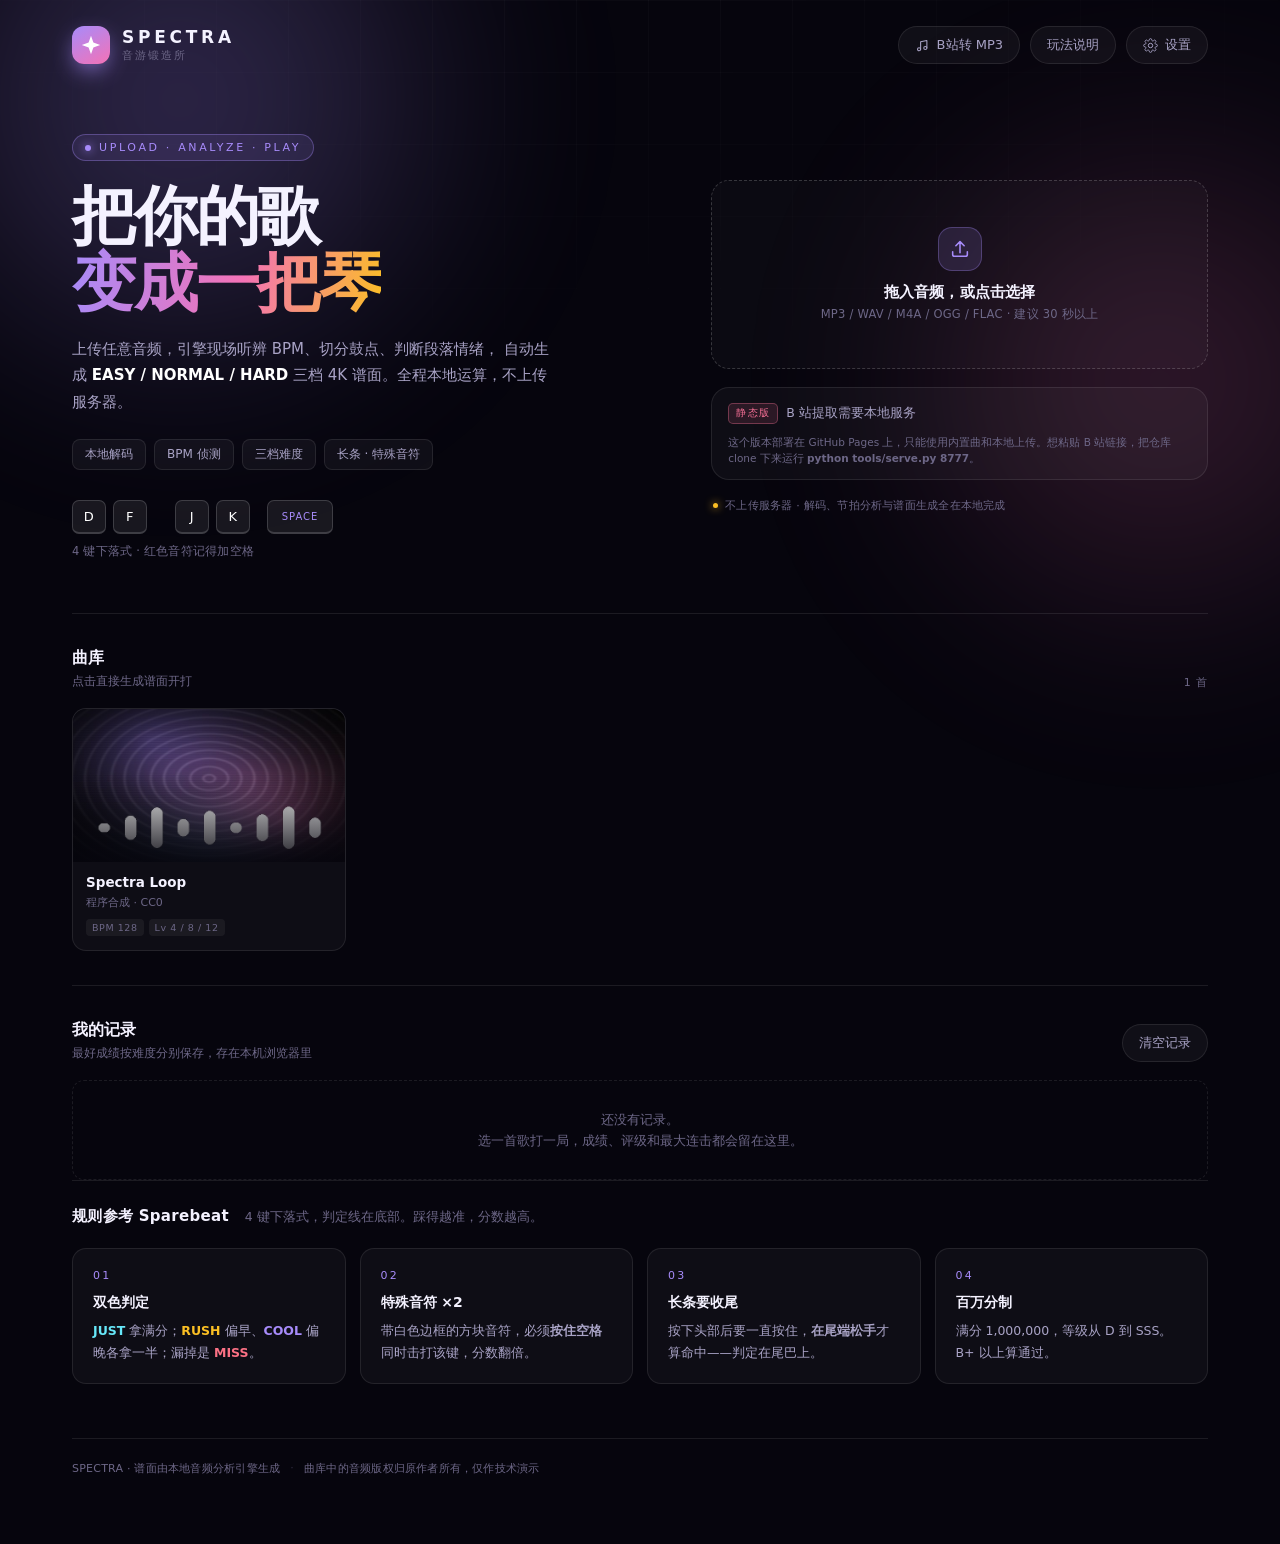
==== commit 97f67a31: "feat: 新增 B站转 MP3 工具页 - convert.html + css/convert.css + js/convert.js：多链接批量转换、封面/时长/体积展示、   一键下载、转换记" ====
--- a/index.html
+++ b/index.html
@@ -31,6 +31,10 @@
       </span>
     </a>
     <nav class="top-actions">
+      <a class="ghost-btn" href="convert.html" title="把 B 站视频转成 MP3">
+        <svg viewBox="0 0 24 24" width="15" height="15" aria-hidden="true"><path d="M9 18V6l10-2v12" fill="none" stroke="currentColor" stroke-width="1.7" stroke-linecap="round" stroke-linejoin="round"/><circle cx="6.5" cy="18" r="2.5" fill="none" stroke="currentColor" stroke-width="1.7"/><circle cx="16.5" cy="16" r="2.5" fill="none" stroke="currentColor" stroke-width="1.7"/></svg>
+        B站转 MP3
+      </a>
       <button class="ghost-btn" id="btn-help">玩法说明</button>
       <button class="ghost-btn" id="btn-settings">
         <svg viewBox="0 0 24 24" width="15" height="15" aria-hidden="true"><path d="M12 15.5A3.5 3.5 0 1 1 12 8.5a3.5 3.5 0 0 1 0 7Z" fill="none" stroke="currentColor" stroke-width="1.6"/><path d="M19.4 15a1.7 1.7 0 0 0 .3 1.9l.1.1a2 2 0 1 1-2.8 2.8l-.1-.1a1.7 1.7 0 0 0-1.9-.3 1.7 1.7 0 0 0-1 1.5V21a2 2 0 1 1-4 0v-.1a1.7 1.7 0 0 0-1.1-1.5 1.7 1.7 0 0 0-1.9.3l-.1.1a2 2 0 1 1-2.8-2.8l.1-.1a1.7 1.7 0 0 0 .3-1.9 1.7 1.7 0 0 0-1.5-1H3a2 2 0 1 1 0-4h.1A1.7 1.7 0 0 0 4.6 9a1.7 1.7 0 0 0-.3-1.9l-.1-.1a2 2 0 1 1 2.8-2.8l.1.1a1.7 1.7 0 0 0 1.9.3H9a1.7 1.7 0 0 0 1-1.5V3a2 2 0 1 1 4 0v.1a1.7 1.7 0 0 0 1 1.5 1.7 1.7 0 0 0 1.9-.3l.1-.1a2 2 0 1 1 2.8 2.8l-.1.1a1.7 1.7 0 0 0-.3 1.9V9a1.7 1.7 0 0 0 1.5 1H21a2 2 0 1 1 0 4h-.1a1.7 1.7 0 0 0-1.5 1Z" fill="none" stroke="currentColor" stroke-width="1.4"/></svg>
--- a/css/style.css
+++ b/css/style.css
@@ -152,6 +152,7 @@
 }
 .ghost-btn:hover { background: rgba(255, 255, 255, 0.1); color: #fff; border-color: var(--line-strong); }
 .ghost-btn.wide { width: 100%; justify-content: center; padding: 12px; }
+a.ghost-btn { text-decoration: none; cursor: pointer; }
 
 /* ---------------- 首页 Hero ---------------- */
 .hero {
